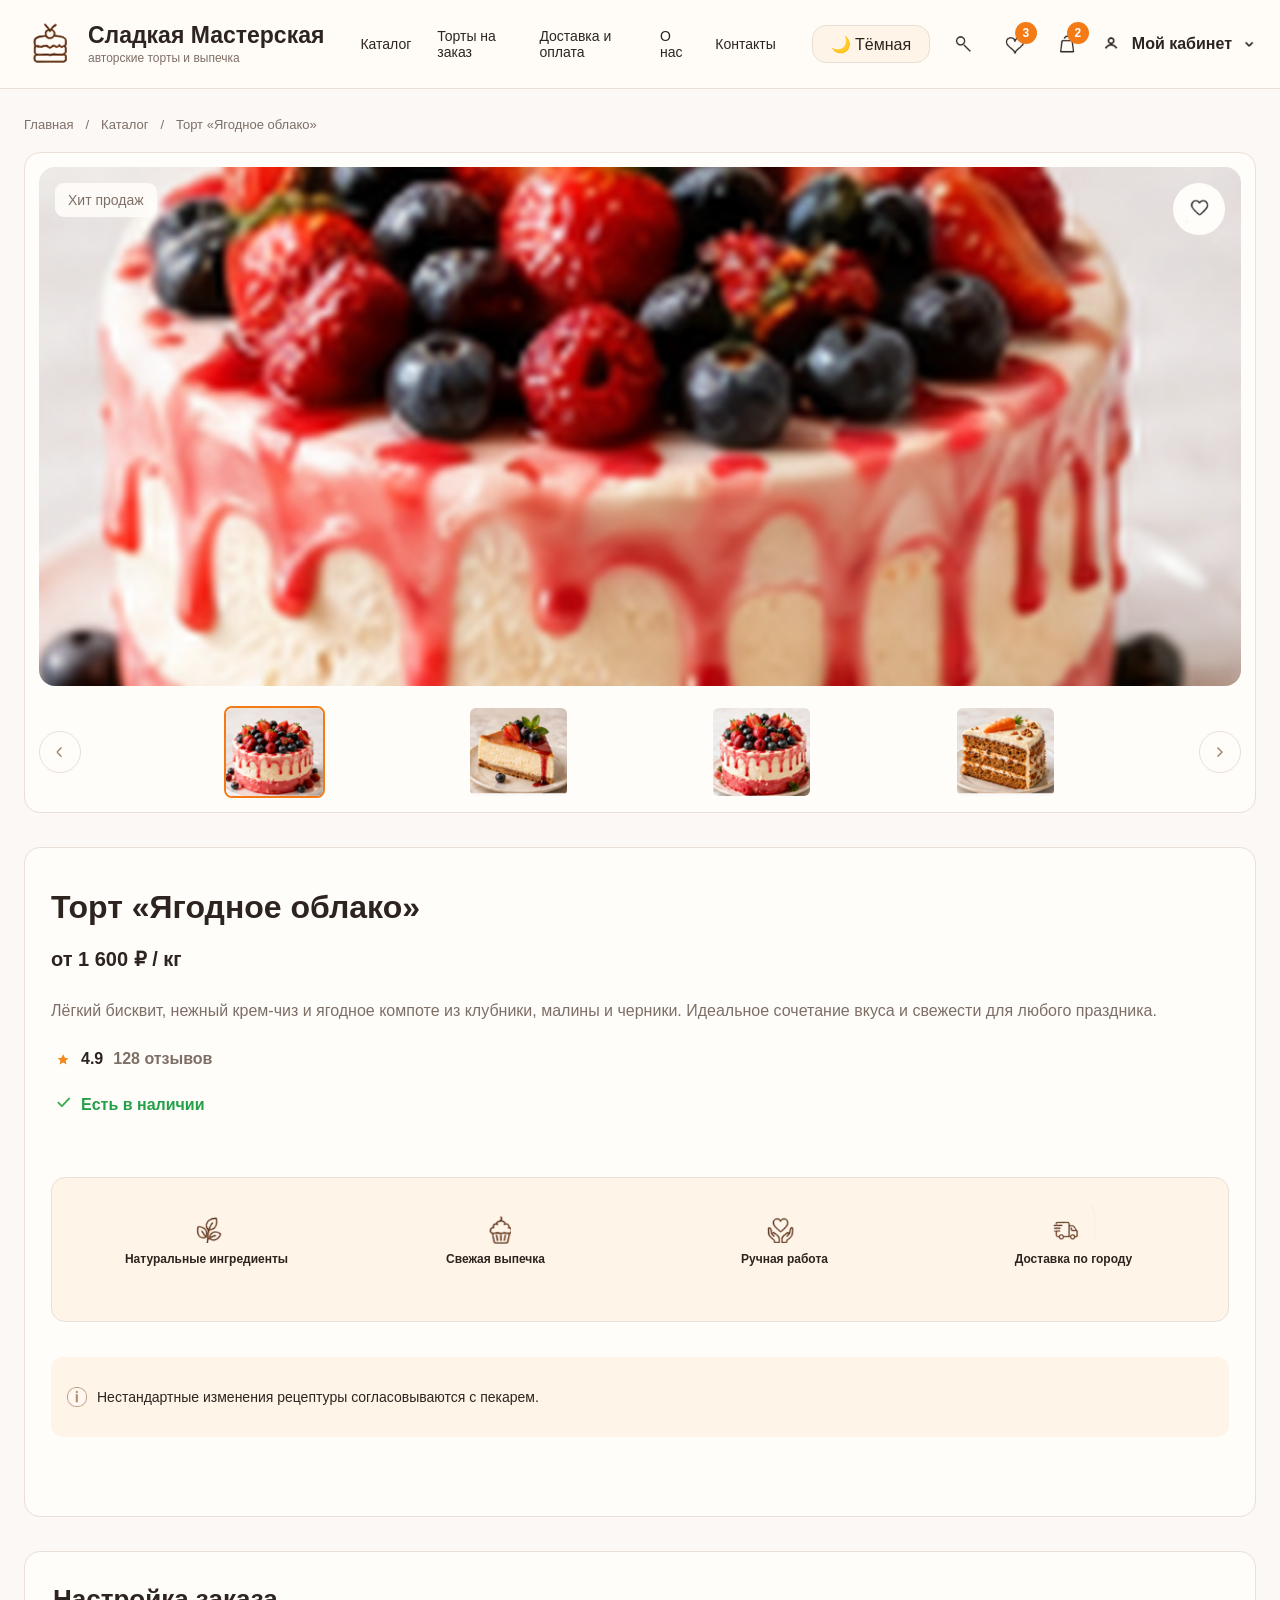
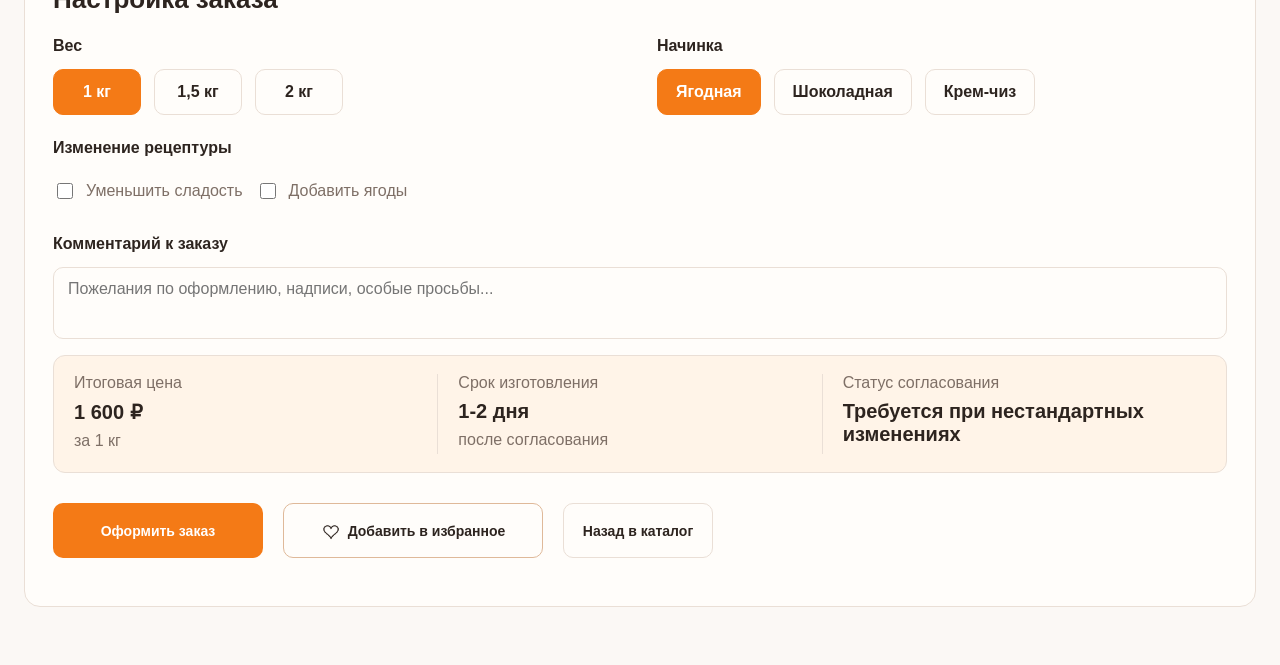
==== card.html @ 4700db5f "Add files via upload" ====
<!DOCTYPE html>
<html lang="ru">
<head>
  <meta charset="UTF-8">
  <meta name="viewport" content="width=device-width, initial-scale=1.0">
  <title>Торт «Ягодное облако» — Сладкая мастерская</title>
  <link rel="stylesheet" href="../styles/style.css">
  <script defer src="../script/script.js"></script>
</head>
<body>
  <header class="header">
    <div class="container header-inner">
      <a class="logo" href="catalog.html">
        <img class="logo-mark-img icon-dark" src="../media/иконки/логотип.png" alt="Логотип">
        <span>
          <span class="logo-title">Сладкая Мастерская</span>
          <span class="logo-subtitle">авторские торты и выпечка</span>
        </span>
      </a>
      <nav class="nav">
        <a href="catalog.html">Каталог</a>
        <a href="card.html">Торты на заказ</a>
        <a href="#">Доставка и оплата</a>
        <a href="#">О нас</a>
        <a href="#">Контакты</a>
      </nav>
      <div class="header-actions">
        <button class="theme-toggle" type="button">🌙 Тёмная</button>
        <button class="icon-button" type="button" aria-label="Поиск"><img class="icon-img icon-dark" src="../media/иконки/поиск.png" alt=""></button>
        <button class="icon-button" type="button" aria-label="Избранное"><img class="icon-img icon-dark" src="../media/иконки/сердце.png" alt=""><span class="badge">3</span></button>
        <button class="icon-button" type="button" aria-label="Корзина"><img class="icon-img icon-dark" src="../media/иконки/корзина.png" alt=""><span class="badge">2</span></button>
        <a class="cabinet" href="orders.html"><img class="cabinet-icon icon-dark" src="../media/иконки/пользователь.png" alt=""> Мой кабинет <img class="down-icon icon-dark" src="../media/иконки/стрелка-вниз.png" alt=""></a>
      </div>
    </div>
  </header>

  <main class="container">
    <div class="breadcrumbs">
      <span>Главная</span><span>/</span><span>Каталог</span><span>/</span><span>Торт «Ягодное облако»</span>
    </div>

    <section class="product-detail">
      <div class="gallery" data-slider>
        <div class="gallery-main">
          <img class="slider-image" src="../media/слайд-ягодное-облако-1.png" alt="Торт Ягодное облако">
          <span class="hit-label">Хит продаж</span>
          <button class="gallery-favorite" type="button" aria-label="Добавить в избранное"><img class="heart-card-icon icon-dark" src="../media/иконки/сердце-карточка.png" alt=""></button>
        </div>
        <div class="thumbs">
          <button class="arrow-btn slider-prev" type="button" aria-label="Предыдущее фото"><img class="arrow-icon icon-dark" src="../media/иконки/стрелка-влево.png" alt=""></button>
          <button class="thumb active" type="button" data-image="../media/слайд-ягодное-облако-1.png" data-alt="Торт Ягодное облако"><img src="../media/миниатюра-ягодное-облако-1.png" alt="Миниатюра торта"></button>
          <button class="thumb" type="button" data-image="../media/слайд-ягодное-облако-3.png" data-alt="Торт Ягодное облако в разрезе"><img src="../media/миниатюра-ягодное-облако-3.png" alt="Миниатюра торта"></button>
          <button class="thumb" type="button" data-image="../media/слайд-ягодное-облако-2.png" data-alt="Чизкейк Классический"><img src="../media/миниатюра-ягодное-облако-2.png" alt="Миниатюра десерта"></button>
          <button class="thumb" type="button" data-image="../media/слайд-ягодное-облако-4.png" data-alt="Торт Морковный"><img src="../media/миниатюра-ягодное-облако-4.png" alt="Миниатюра торта"></button>
          <button class="arrow-btn slider-next" type="button" aria-label="Следующее фото"><img class="arrow-icon icon-dark" src="../media/иконки/стрелка-вправо.png" alt=""></button>
        </div>
      </div>

      <article class="product-info">
        <h1>Торт «Ягодное облако»</h1>
        <h3>от 1 600 ₽ / кг</h3>
        <p class="muted">Лёгкий бисквит, нежный крем-чиз и ягодное компоте из клубники, малины и черники. Идеальное сочетание вкуса и свежести для любого праздника.</p>
        <div class="rating"><img class="inline-icon" src="../media/иконки/звезда.png" alt=""><span>4.9</span><span class="muted">128 отзывов</span></div>
        <div class="stock"><img class="inline-icon" src="../media/иконки/галочка.png" alt=""><span>Есть в наличии</span></div>
        <div class="features">
          <div class="feature"><img class="feature-icon-img icon-dark" src="../media/иконки/лист.png" alt="">Натуральные ингредиенты</div>
          <div class="feature"><img class="feature-icon-img icon-dark" src="../media/иконки/кекс.png" alt="">Свежая выпечка</div>
          <div class="feature"><img class="feature-icon-img icon-dark" src="../media/иконки/ручная-работа.png" alt="">Ручная работа</div>
          <div class="feature"><img class="feature-icon-img icon-dark" src="../media/иконки/доставка.png" alt="">Доставка по городу</div>
        </div>
        <div class="notice"><img class="notice-icon icon-dark" src="../media/иконки/информация.png" alt=""> Нестандартные изменения рецептуры согласовываются с пекарем.</div>
      </article>

      <aside class="order-settings">
        <h2>Настройка заказа</h2>
        <div class="settings-row">
        <div class="option-group">
          <span class="option-title">Вес</span>
          <div class="option-line">
            <button class="choice active" type="button">1 кг</button>
            <button class="choice" type="button">1,5 кг</button>
            <button class="choice" type="button">2 кг</button>
          </div>
        </div>
        <div class="option-group">
          <span class="option-title">Начинка</span>
          <div class="option-line">
            <button class="choice active" type="button">Ягодная</button>
            <button class="choice" type="button">Шоколадная</button>
            <button class="choice" type="button">Крем-чиз</button>
          </div>
        </div>
        </div>
        <div class="option-group">
          <span class="option-title">Изменение рецептуры</span>
          <div class="option-line">
            <label class="filter-line"><input type="checkbox"> Уменьшить сладость</label>
            <label class="filter-line"><input type="checkbox"> Добавить ягоды</label>
          </div>
        </div>
        <div class="option-group">
          <span class="option-title">Комментарий к заказу</span>
          <textarea placeholder="Пожелания по оформлению, надписи, особые просьбы..."></textarea>
        </div>
        <div class="order-summary">
          <div>
            <span class="muted">Итоговая цена</span>
            <strong>1 600 ₽</strong>
            <span class="muted">за 1 кг</span>
          </div>
          <div>
            <span class="muted">Срок изготовления</span>
            <strong>1-2 дня</strong>
            <span class="muted">после согласования</span>
          </div>
          <div>
            <span class="muted">Статус согласования</span>
            <strong>Требуется при нестандартных изменениях</strong>
          </div>
        </div>
        <div class="form-actions">
          <a class="button" href="order-agreement.html">Оформить заказ</a>
          <a class="outline-button" href="#"><img class="button-icon icon-dark" src="../media/иконки/сердце.png" alt=""> Добавить в избранное</a>
          <a class="ghost-button" href="catalog.html">Назад в каталог</a>
        </div>
      </aside>
    </section>
  </main>
</body>
</html>
---- styles/style.css ----
*{
  box-sizing: border-box;
}
:root{
  --bg: #fbf8f5;
  --surface: #fffdfa;
  --surface-2: #fff4e8;
  --text: #2d241f;
  --muted: #7e6f66;
  --line: #eadfd6;
  --accent: #f47a16;
  --accent-2: #ff8b25;
  --success: #24a148;
  --danger: #d93636;
  --blue: #2f80ed;
  --shadow: 0 12px 35px rgba(66, 43, 27, 0.12);
}
body.dark-theme{
  --bg: #17120f;
  --surface: #241b17;
  --surface-2: #33241b;
  --text: #f8eee6;
  --muted: #d0bdb0;
  --line: #44342d;
  --accent: #ff8b25;
  --accent-2: #ff9e43;
  --success: #6fdc8c;
  --danger: #ff7a7a;
  --blue: #82b9ff;
  --shadow: 0 12px 35px rgba(0, 0, 0, 0.35);
}
html{
  scroll-behavior: smooth;
}
body{
  margin: 0;
  min-height: 100vh;
  background: var(--bg);
  color: var(--text);
  font-family: Arial, Helvetica, sans-serif;
  font-size: 16px;
}
img{
  display: block;
  max-width: 100%;
}
a{
  color: inherit;
  text-decoration: none;
}
button, input, select, textarea{
  font: inherit;
}
button, a.button, .icon-button, .theme-toggle{
  cursor: pointer;
}
.container{
  width: min(100% - 48px, 1320px);
  margin: 0 auto;
}
.header{
  background: var(--surface);
  border-bottom: 1px solid var(--line);
}
.header-inner{
  min-height: 90px;
  display: flex;
  align-items: center;
  justify-content: space-between;
  gap: 28px;
}
.logo{
  display: flex;
  align-items: center;
  gap: 12px;
  min-width: 250px;
}
.logo-mark-img{
  width: 54px;
  height: 54px;
  object-fit: contain;
}
.logo-title{
  display: block;
  font-size: 21px;
  line-height: 1.1;
  font-weight: 800;
}
.logo-subtitle{
  display: block;
  margin-top: 2px;
  color: var(--muted);
  font-size: 12px;
}
.nav{
  display: flex;
  align-items: center;
  justify-content: center;
  gap: 30px;
  color: var(--text);
  font-size: 14px;
  flex: 1;
}
.nav a:hover, .cabinet:hover, .link:hover{
  color: var(--accent);
}
.header-actions{
  display: flex;
  align-items: center;
  justify-content: flex-end;
  gap: 14px;
  min-width: 250px;
}
.icon-button, .theme-toggle{
  border: 0;
  background: transparent;
  color: var(--text);
  position: relative;
  min-width: 34px;
  height: 34px;
  border-radius: 12px;
  display: flex;
  align-items: center;
  justify-content: center;
  font-size: 20px;
}
.theme-toggle{
  border: 1px solid var(--line);
  background: var(--surface-2);
  font-size: 16px;
  padding: 0 12px;
  gap: 7px;
}
.badge{
  position: absolute;
  top: 0;
  right: 0;
  width: 18px;
  height: 18px;
  border-radius: 50%;
  display: flex;
  align-items: center;
  justify-content: center;
  background: var(--accent);
  color: #fff;
  font-size: 11px;
  font-weight: 700;
}
.cabinet{
  display: flex;
  align-items: center;
  gap: 7px;
  font-weight: 700;
  font-size: 14px;
}
.breadcrumbs{
  display: flex;
  gap: 12px;
  color: var(--muted);
  font-size: 12px;
  padding: 22px 0 8px;
}
.page-title-row{
  display: flex;
  align-items: center;
  justify-content: space-between;
  gap: 20px;
  margin-bottom: 24px;
}
h1, h2, h3, p{
  margin-top: 0;
}
h1{
  font-size: 36px;
  line-height: 1.05;
  margin-bottom: 8px;
}
h2{
  font-size: 26px;
  line-height: 1.2;
}
h3{
  font-size: 18px;
  line-height: 1.2;
}
.muted{
  color: var(--muted);
}
.catalog-layout{
  display: flex;
  align-items: flex-start;
  gap: 34px;
  padding-bottom: 48px;
}
.sidebar, .card, .panel, .auth-card{
  background: var(--surface);
  border: 1px solid var(--line);
  border-radius: 16px;
  box-shadow: none;
}
.sidebar{
  width: 250px;
  padding: 20px;
}
.sidebar-top, .filter-line, .section-title-row, .order-top, .info-row, .status-line, .message-row, .option-line, .step-list, .actions-row, .pagination, .product-actions, .price-row, .thumbs, .gallery-arrows, .cards-line, .auth-links, .account-link, .order-row, .order-info, .order-meta, .order-right, .summary-row, .chat-input, .decision-line, .card-header{
  display: flex;
}
.sidebar-top, .section-title-row, .order-top, .status-line, .actions-row, .price-row, .card-header{
  align-items: center;
  justify-content: space-between;
  gap: 12px;
}
.sidebar h3{
  margin-bottom: 18px;
}
.reset{
  color: var(--accent);
  font-size: 14px;
  font-weight: 700;
}
.filter-block{
  padding: 16px 0;
  border-bottom: 1px solid var(--line);
}
.filter-block:last-child{
  border-bottom: 0;
  padding-bottom: 0;
}
.filter-title{
  display: block;
  margin-bottom: 12px;
  font-weight: 700;
}
.filter-line{
  align-items: center;
  gap: 10px;
  margin: 9px 0;
  color: var(--muted);
}
input[type="checkbox"]{
  width: 16px;
  height: 16px;
  accent-color: var(--accent);
}
select, input, textarea{
  width: 100%;
  border: 1px solid var(--line);
  border-radius: 10px;
  background: var(--surface);
  color: var(--text);
  padding: 12px 14px;
  outline: none;
}
textarea{
  resize: none;
  min-height: 78px;
}
.main-content{
  flex: 1;
  min-width: 0;
}
.catalog-tools{
  display: flex;
  align-items: center;
  gap: 22px;
  margin-bottom: 20px;
}
.search-field{
  flex: 1;
  position: relative;
}
.search-field input{
  height: 46px;
  padding-right: 44px;
}
.field-icon{
  position: absolute;
  right: 15px;
  top: 50%;
  transform: translateY(-50%);
  width: 22px;
  height: 22px;
  object-fit: contain;
}
.sort-select{
  width: 230px;
}
.product-list{
  display: flex;
  flex-wrap: wrap;
  gap: 22px;
}
.product-card{
  width: calc((100% - 66px) / 4);
  min-width: 210px;
  overflow: hidden;
  background: var(--surface);
  border: 1px solid var(--line);
  border-radius: 14px;
}
.product-card img{
  width: 100%;
  height: 185px;
  object-fit: cover;
}
.product-card-body{
  padding: 16px;
}
.product-card h3{
  margin-bottom: 10px;
  font-size: 17px;
}
.product-card p{
  margin-bottom: 14px;
}
.product-actions{
  align-items: center;
  gap: 10px;
}
.button, .ghost-button, .small-button, .outline-button{
  border-radius: 10px;
  border: 1px solid transparent;
  min-height: 40px;
  padding: 0 18px;
  display: inline-flex;
  align-items: center;
  justify-content: center;
  font-weight: 700;
  font-size: 14px;
}
.button{
  color: #fff;
  background: var(--accent);
}
.button:hover{
  background: var(--accent-2);
}
.ghost-button, .outline-button{
  color: var(--text);
  background: var(--surface);
  border-color: var(--line);
}
.outline-button{
  border-color: #dfb999;
}
.small-button{
  color: var(--accent);
  background: var(--surface);
  border-color: #f4c39f;
  min-height: 34px;
  padding: 0 14px;
  font-size: 12px;
}
.catalog-footer{
  margin-top: 26px;
  display: flex;
  align-items: center;
  justify-content: space-between;
  gap: 20px;
}
.pagination{
  gap: 10px;
  align-items: center;
}
.page-link{
  width: 38px;
  height: 38px;
  border-radius: 10px;
  border: 1px solid var(--line);
  background: var(--surface);
  display: flex;
  align-items: center;
  justify-content: center;
}
.page-link.active, .page-link:hover{
  border-color: var(--accent);
  color: var(--accent);
}
.product-detail{
  display: flex;
  align-items: flex-start;
  gap: 34px;
  padding: 18px 0 56px;
}
.gallery, .product-info, .order-settings{
  background: var(--surface);
  border: 1px solid var(--line);
  border-radius: 16px;
}
.gallery{
  width: 420px;
  padding: 12px;
}
.gallery-main{
  position: relative;
  border-radius: 12px;
  overflow: hidden;
}
.slider-image{
  width: 100%;
  height: 395px;
  object-fit: cover;
}
.hit-label{
  position: absolute;
  left: 0;
  bottom: 0;
  padding: 9px 13px;
  background: rgba(255, 253, 250, 0.88);
  color: var(--muted);
  font-size: 13px;
  border-top-right-radius: 12px;
}
.gallery-favorite{
  position: absolute;
  right: 18px;
  bottom: 18px;
  width: 46px;
  height: 46px;
  border-radius: 50%;
  border: 0;
  background: var(--surface);
  color: var(--muted);
  font-size: 24px;
}
.thumbs{
  align-items: center;
  gap: 9px;
  margin-top: 15px;
}
.thumb{
  width: 64px;
  height: 64px;
  padding: 0;
  border-radius: 8px;
  overflow: hidden;
  border: 2px solid transparent;
  background: transparent;
}
.thumb img{
  width: 100%;
  height: 100%;
  object-fit: cover;
}
.thumb.active{
  border-color: var(--accent);
}
.arrow-btn{
  width: 38px;
  height: 38px;
  border-radius: 50%;
  border: 1px solid var(--line);
  background: var(--surface);
  color: var(--muted);
  display: flex;
  align-items: center;
  justify-content: center;
}
.product-info{
  width: 340px;
  padding: 32px 28px;
}
.product-info h1{
  font-size: 31px;
}
.rating, .stock{
  display: flex;
  align-items: center;
  gap: 10px;
  margin: 22px 0;
  font-weight: 700;
}
.rating span:first-child{
  color: var(--accent);
}
.stock{
  color: var(--success);
}
.features{
  margin-top: 40px;
  padding: 18px 10px;
  background: var(--surface-2);
  border: 1px solid var(--line);
  border-radius: 14px;
  display: flex;
  justify-content: space-around;
  gap: 8px;
}
.feature{
  width: 25%;
  text-align: center;
  color: var(--text);
  font-size: 12px;
  font-weight: 700;
}
.feature-icon-img{
  display: block;
  width: 34px;
  height: 34px;
  object-fit: contain;
  margin: 0 auto 8px;
}
.notice{
  margin-top: 24px;
  padding: 16px;
  border-radius: 12px;
  background: var(--surface-2);
  color: var(--text);
  font-size: 14px;
}
.order-settings{
  flex: 1;
  padding: 26px;
}
.option-group{
  margin-top: 22px;
}
.option-title{
  display: block;
  margin-bottom: 12px;
  font-weight: 700;
}
.option-line{
  gap: 12px;
  flex-wrap: wrap;
}
.choice{
  min-width: 84px;
  min-height: 42px;
  padding: 0 18px;
  border-radius: 10px;
  border: 1px solid var(--line);
  background: var(--surface);
  color: var(--text);
  font-weight: 700;
}
.choice.active{
  background: var(--accent);
  border-color: var(--accent);
  color: #fff;
}
.order-summary{
  margin-top: 12px;
  padding: 18px;
  background: var(--surface-2);
  border: 1px solid var(--line);
  border-radius: 12px;
  display: flex;
  justify-content: space-between;
  gap: 20px;
}
.order-summary div{
  flex: 1;
  border-right: 1px solid var(--line);
}
.order-summary div:last-child{
  border-right: 0;
}
.order-summary strong{
  display: block;
  margin: 8px 0;
  font-size: 20px;
}
.form-actions{
  display: flex;
  align-items: center;
  gap: 16px;
  margin-top: 28px;
  flex-wrap: wrap;
}
.auth-page{
  min-height: 100vh;
  display: flex;
  align-items: center;
  justify-content: center;
  padding: 30px;
  background: #fefefe;
}
body.dark-theme.auth-page{
  background: var(--bg);
}
.auth-theme{
  position: fixed;
  top: 26px;
  right: 26px;
}
.auth-card{
  width: 460px;
  padding: 70px 66px 48px;
  box-shadow: var(--shadow);
}
.auth-card h1{
  font-size: 30px;
  text-align: center;
  margin-bottom: 52px;
}
.auth-card label{
  display: block;
  margin: 15px 0 8px;
  font-weight: 700;
}
.auth-card .button{
  width: 100%;
  margin-top: 22px;
}
.auth-links{
  margin-top: 20px;
  justify-content: center;
  flex-direction: column;
  align-items: center;
  gap: 2px;
  font-weight: 700;
}
.link{
  text-decoration: underline;
}
.orders-layout{
  display: flex;
  align-items: flex-start;
  gap: 56px;
  padding-bottom: 54px;
}
.account-menu{
  width: 150px;
  background: var(--surface);
  border: 1px solid var(--line);
  border-radius: 10px;
  padding: 14px;
}
.account-link{
  align-items: center;
  gap: 10px;
  min-height: 48px;
  padding: 0 12px;
  border-radius: 8px;
  color: var(--text);
  font-size: 13px;
  font-weight: 700;
}
.account-link.active{
  color: var(--accent);
  background: var(--surface-2);
}
.account-link.exit{
  margin-top: 80px;
}
.orders-panel{
  flex: 1;
  background: var(--surface);
  border: 1px solid var(--line);
  border-radius: 14px;
  overflow: hidden;
}
.order-row{
  align-items: stretch;
  padding: 14px 20px;
  border-bottom: 1px solid var(--line);
  gap: 20px;
}
.order-row:last-child{
  border-bottom: 0;
}
.order-row img{
  width: 132px;
  height: 82px;
  border-radius: 10px;
  object-fit: cover;
}
.order-info{
  flex: 1;
  min-width: 250px;
  flex-direction: column;
  justify-content: center;
  gap: 6px;
}
.order-info strong, .order-meta strong{
  display: block;
}
.order-info p, .order-meta p, .order-price p{
  margin: 0;
  color: var(--muted);
  font-size: 12px;
}
.order-meta{
  flex: 1.2;
  min-width: 230px;
  flex-direction: column;
  justify-content: center;
  gap: 10px;
  border-left: 1px solid var(--line);
  padding-left: 20px;
}
.order-price{
  width: 105px;
  display: flex;
  flex-direction: column;
  justify-content: center;
}
.order-right{
  width: 150px;
  flex-direction: column;
  align-items: stretch;
  justify-content: center;
  gap: 12px;
}
.status{
  min-height: 32px;
  padding: 0 12px;
  border-radius: 10px;
  display: flex;
  align-items: center;
  justify-content: center;
  font-weight: 700;
  font-size: 12px;
}
.status.orange{
  background: #fff0e4;
  color: var(--accent);
}
.status.blue{
  background: #e9f2ff;
  color: var(--blue);
}
.status.green{
  background: #e9f8e9;
  color: var(--success);
}
.status.gray{
  background: #eeeeee;
  color: #6b6b6b;
}
.status.red{
  background: #ffe4e6;
  color: var(--danger);
}
body.dark-theme .status.gray{
  background: #3b332e;
  color: var(--muted);
}
body.dark-theme .status.orange, body.dark-theme .status.blue, body.dark-theme .status.green, body.dark-theme .status.red{
  background: var(--surface-2);
}
.agreement-layout{
  display: flex;
  align-items: flex-start;
  gap: 26px;
  padding-bottom: 54px;
}
.agreement-card, .chat-card, .decision-card{
  background: var(--surface);
  border: 1px solid var(--line);
  border-radius: 16px;
  padding: 22px;
}
.agreement-card{
  width: 405px;
}
.agreement-product{
  display: flex;
  align-items: flex-start;
  gap: 22px;
  margin-bottom: 36px;
}
.agreement-product > img{
  width: 168px;
  height: 160px;
  border-radius: 10px;
  object-fit: cover;
}
.info-row{
  align-items: flex-start;
  gap: 12px;
  margin: 18px 0;
}
.step-box{
  margin-top: 32px;
  padding-top: 22px;
  border-top: 1px solid var(--line);
}
.step-list{
  justify-content: space-between;
  gap: 12px;
  margin-top: 22px;
}
.step{
  flex: 1;
  text-align: center;
  color: var(--muted);
  font-size: 12px;
}
.step-num{
  width: 32px;
  height: 32px;
  margin: 0 auto 8px;
  border: 1px solid #f6c09b;
  border-radius: 50%;
  display: flex;
  align-items: center;
  justify-content: center;
  color: var(--accent);
  background: var(--surface);
  font-weight: 800;
}
.step.active .step-num{
  background: var(--accent);
  color: #fff;
  border-color: var(--accent);
}
.step strong{
  display: block;
  color: var(--text);
}
.chat-card{
  flex: 1;
  min-width: 360px;
}
.message-row{
  align-items: flex-end;
  gap: 12px;
  margin: 10px 0;
}
.message{
  max-width: 75%;
  background: #f8f3ef;
  border: 1px solid var(--line);
  border-radius: 10px;
  padding: 10px 14px;
  color: var(--text);
}
body.dark-theme .message{
  background: #2f241f;
}
.message small{
  display: block;
  color: var(--muted);
  margin-bottom: 5px;
}
.message-time{
  color: var(--muted);
  font-size: 11px;
}
.chat-input{
  align-items: center;
  gap: 10px;
  margin-top: 12px;
  border: 1px solid #f2c19d;
  border-radius: 12px;
  padding: 6px 8px;
}
.chat-input input{
  border: 0;
  padding: 8px;
}
.send-btn{
  width: 34px;
  height: 34px;
  border: 0;
  border-radius: 50%;
  background: var(--accent);
  color: #fff;
}
.decision-card{
  width: 380px;
}
.decision-status{
  background: var(--surface-2);
  border-radius: 12px;
  padding: 16px;
  margin-bottom: 18px;
}
.decision-status strong{
  color: var(--accent);
  display: block;
  margin-top: 8px;
}
.decision-line, .summary-row{
  align-items: flex-start;
  justify-content: space-between;
  gap: 20px;
  padding: 15px 0;
  border-bottom: 1px solid var(--line);
}
.decision-line:last-child{
  border-bottom: 0;
}
.decision-actions{
  margin-top: 20px;
  display: flex;
  flex-direction: column;
  gap: 12px;
}
.wide-button{
  width: 100%;
}
@media (max-width: 1180px){
  .header-inner, .catalog-layout, .product-detail, .orders-layout, .agreement-layout{
    flex-wrap: wrap;
  }
  .nav{
    order: 3;
    width: 100%;
    justify-content: flex-start;
    flex-wrap: wrap;
  }
  .sidebar, .account-menu, .gallery, .product-info, .order-settings, .agreement-card, .decision-card{
    width: 100%;
  }
  .product-card{
    width: calc((100% - 44px) / 3);
  }
}
@media (max-width: 820px){
  .container{
    width: min(100% - 28px, 1320px);
  }
  h1{
    font-size: 30px;
  }
  .header-actions, .logo{
    min-width: 0;
  }
  .catalog-tools, .catalog-footer, .order-row, .order-summary, .page-title-row{
    flex-direction: column;
    align-items: stretch;
  }
  .sort-select, .order-price, .order-right, .order-row img{
    width: 100%;
  }
  .order-meta{
    border-left: 0;
    padding-left: 0;
  }
  .product-card{
    width: calc((100% - 22px) / 2);
  }
  .auth-card{
    width: 100%;
    padding: 42px 26px 32px;
  }
}
@media (max-width: 540px){
  .product-card{
    width: 100%;
  }
  .header-inner{
    gap: 16px;
  }
  .header-actions{
    flex-wrap: wrap;
    justify-content: flex-start;
  }
  .slider-image{
    height: 280px;
  }
  .features, .step-list, .agreement-product{
    flex-direction: column;
  }
  .feature{
    width: 100%;
  }
}
.icon-img, .cabinet-icon, .down-icon, .account-icon, .inline-icon, .button-icon, .info-icon, .notice-icon, .page-icon, .arrow-icon, .heart-card-icon, .send-icon, .step-icon{
  display: inline-block;
  object-fit: contain;
  width: auto;
}
.icon-img{
  width: 24px;
  height: 24px;
}
.cabinet-icon, .account-icon, .inline-icon, .button-icon, .info-icon, .notice-icon, .page-icon, .arrow-icon, .heart-card-icon, .send-icon, .step-icon{
  width: 20px;
  height: 20px;
}
.down-icon{
  width: 14px;
  height: 14px;
}
body.dark-theme .icon-dark{
  filter: brightness(0) invert(1);
}
.rating, .stock, .icon-line, .notice, .cabinet, .account-link, .button, .ghost-button, .outline-button, .small-button{
  align-items: center;
}
.notice{
  display: flex;
  gap: 10px;
}
.icon-line{
  display: flex;
  gap: 8px;
  margin-bottom: 8px;
}
.info-icon{
  margin-top: 2px;
}
.button-icon{
  margin-right: 7px;
}
.button-icon-light{
  filter: brightness(0) invert(1);
}
.page-icon{
  width: 16px;
  height: 16px;
}
.arrow-btn{
  padding: 0;
  cursor: pointer;
}
.arrow-icon{
  width: 18px;
  height: 18px;
}
.gallery-favorite{
  display: flex;
  align-items: center;
  justify-content: center;
}
.heart-card-icon{
  width: 26px;
  height: 26px;
}
.send-btn{
  display: flex;
  align-items: center;
  justify-content: center;
}
.send-icon{
  width: 18px;
  height: 18px;
}
.step-icon{
  width: 16px;
  height: 16px;
}
body.dark-theme .step-icon{
  filter: none;
}
.container{
  width: min(100% - 80px, 1748px);
}
.header{
  background: #fffcf8;
}
body.dark-theme .header{
  background: var(--surface);
}
.header-inner{
  min-height: 90px;
  gap: 36px;
}
.logo{
  min-width: 350px;
  gap: 0;
}
.logo-full{
  width: 340px;
  height: 70px;
  object-fit: contain;
}
.logo-mark-img{
  width: 63px;
  height: 66px;
}
.nav{
  gap: 38px;
  font-size: 16px;
}
.header-actions{
  min-width: 420px;
  gap: 22px;
}
.icon-button{
  min-width: 38px;
  height: 38px;
}
.icon-img{
  width: 30px;
  height: 30px;
}
.cabinet{
  gap: 10px;
  font-size: 16px;
}
.cabinet-icon{
  width: 26px;
  height: 26px;
}
.down-icon{
  width: 16px;
  height: 16px;
}
.badge{
  top: -5px;
  right: -5px;
  width: 22px;
  height: 22px;
  font-size: 12px;
}
.theme-toggle{
  min-width: 118px;
  height: 38px;
  border-radius: 14px;
  font-size: 16px;
}
.breadcrumbs{
  padding: 28px 0 20px;
  font-size: 13px;
}
.catalog-title-row{
  align-items: center;
  margin-bottom: 26px;
}
.catalog-title-row h1{
  width: 360px;
  margin: 0;
  font-size: 40px;
}
.catalog-title-row .catalog-tools{
  flex: 1;
  margin: 0;
  display: flex;
  justify-content: space-between;
  gap: 28px;
}
.catalog-title-row .search-field{
  flex: 1;
  max-width: 740px;
}
.search-field input, .sort-select{
  height: 56px;
  border-radius: 12px;
  font-size: 16px;
}
.sort-select{
  width: 300px;
}
.catalog-layout{
  gap: 48px;
}
.sidebar{
  width: 330px;
  padding: 24px;
  border-radius: 12px;
}
.sidebar h3{
  font-size: 20px;
}
.product-list{
  gap: 26px 22px;
}
.product-card{
  width: 314px;
  min-width: 314px;
  border-radius: 10px;
}
.product-card img{
  height: auto;
  aspect-ratio: 314 / 245;
  object-fit: cover;
}
.product-card-body{
  min-height: 140px;
  padding: 18px 18px 16px;
}
.product-card h3{
  min-height: 42px;
  margin-bottom: 8px;
  font-size: 18px;
}
.product-card p{
  font-size: 16px;
}
.product-actions{
  gap: 14px;
}
.product-actions .ghost-button{
  min-width: 144px;
}
.product-actions .button{
  min-width: 118px;
}
.catalog-footer{
  margin-top: 28px;
  max-width: 1326px;
}
.product-detail{
  gap: 34px;
  padding: 0 0 58px;
}
.gallery{
  width: 580px;
  padding: 14px;
  border-radius: 16px;
}
.gallery-main{
  border-radius: 16px;
}
.slider-image{
  height: 519px;
  object-fit: cover;
}
.hit-label{
  padding: 12px 14px;
  font-size: 14px;
}
.gallery-favorite{
  right: 26px;
  bottom: 26px;
  width: 52px;
  height: 52px;
}
.thumbs{
  margin-top: 20px;
  gap: 11px;
  justify-content: space-between;
}
.thumb{
  width: 101px;
  height: 92px;
  border-radius: 8px;
}
.arrow-btn{
  width: 42px;
  height: 42px;
}
.product-info{
  width: 445px;
  min-height: 670px;
  padding: 43px 26px 24px;
}
.product-info h1{
  font-size: 32px;
  margin-bottom: 22px;
}
.product-info h3{
  font-size: 20px;
  margin-bottom: 28px;
}
.product-info p{
  line-height: 1.55;
}
.rating, .stock{
  margin: 26px 0;
}
.features{
  margin-top: 62px;
  padding: 24px 14px;
  min-height: 145px;
}
.feature-icon-img{
  width: 42px;
  height: 42px;
}
.notice{
  margin-top: 35px;
  min-height: 80px;
}
.order-settings{
  min-width: 650px;
  min-height: 656px;
  padding: 32px 28px;
  border-radius: 16px;
}
.order-settings h2{
  margin-bottom: 22px;
  font-size: 26px;
}
.settings-row{
  display: flex;
  align-items: flex-start;
  gap: 34px;
}
.settings-row .option-group{
  flex: 1;
  margin-top: 0;
}
.option-group{
  margin-top: 24px;
}
.option-title{
  margin-bottom: 14px;
}
.option-line{
  gap: 13px;
}
.choice{
  min-width: 88px;
  min-height: 46px;
  border-radius: 10px;
}
textarea{
  min-height: 72px;
}
.order-summary{
  margin-top: 12px;
  min-height: 118px;
  padding: 18px 20px;
}
.form-actions{
  margin-top: 30px;
  gap: 20px;
  flex-wrap: nowrap;
}
.form-actions .button{
  min-width: 210px;
  min-height: 55px;
}
.form-actions .outline-button{
  min-width: 260px;
  min-height: 55px;
}
.form-actions .ghost-button{
  min-width: 150px;
  min-height: 55px;
}
.orders-layout{
  gap: 82px;
}
.account-menu{
  width: 230px;
  min-height: 260px;
  padding: 18px;
}
.order-row{
  padding: 18px 26px;
  gap: 24px;
}
.order-row img{
  width: 170px;
  height: 115px;
}
.order-info{
  min-width: 280px;
}
.order-meta{
  min-width: 330px;
}
.order-right{
  width: 220px;
}
.status{
  min-height: 42px;
}
.agreement-layout{
  gap: 26px;
}
.agreement-card{
  width: 590px;
  min-height: 800px;
  padding: 24px;
}
.chat-card{
  flex: 1;
  min-width: 560px;
  padding: 24px;
}
.decision-card{
  width: 560px;
  padding: 24px;
}
.agreement-product > img{
  width: 245px;
  height: 245px;
}
.message{
  font-size: 16px;
  line-height: 1.45;
}
.decision-actions .button, .decision-actions .ghost-button{
  min-height: 54px;
}
@media (max-width: 1500px){
  .container{
    width: min(100% - 48px, 1320px);
  }
  .header-actions{
    min-width: 300px;
    gap: 14px;
  }
  .logo{
    min-width: 270px;
  }
  .logo-full{
    width: 270px;
  }
  .nav{
    gap: 26px;
    font-size: 14px;
  }
  .catalog-title-row h1{
    width: 300px;
  }
  .product-card{
    width: calc((100% - 66px) / 4);
    min-width: 210px;
  }
  .product-detail, .agreement-layout{
    flex-wrap: wrap;
  }
  .gallery, .product-info, .order-settings, .agreement-card, .chat-card, .decision-card{
    width: 100%;
  }
  .order-settings{
    min-width: 0;
  }
  .form-actions{
    flex-wrap: wrap;
  }
}
@media (max-width: 1180px){
  .settings-row, .catalog-title-row{
    flex-direction: column;
    align-items: stretch;
  }
  .catalog-title-row h1, .sort-select{
    width: auto;
  }
  .catalog-title-row .search-field, .catalog-title-row .catalog-tools{
    max-width: none;
    width: 100%;
  }
  .catalog-layout{
    gap: 30px;
  }
}
@media (max-width: 820px){
  .container{
    width: min(100% - 28px, 1320px);
  }
  .logo-full{
    width: 245px;
    height: 58px;
  }
  .product-card{
    width: calc((100% - 22px) / 2);
    min-width: 0;
  }
  .slider-image{
    height: 360px;
  }
  .thumb{
    width: 70px;
    height: 64px;
  }
  .order-row img{
    width: 100%;
    height: 180px;
  }
}
@media (min-width: 1501px){
  main.container{
    width: min(100% - 72px, 1848px);
  }
}
.gallery-main .hit-label, .gallery-main .gallery-favorite{
  display: none;
}
.logo{
  min-width: 310px;
  gap: 12px;
}
.logo-mark-img{
  width: 52px;
  height: 52px;
  object-fit: contain;
}
.logo-title{
  display: block;
  font-size: 23px;
  line-height: 1.05;
  font-weight: 800;
}
.logo-subtitle{
  display: block;
  margin-top: 3px;
  color: var(--muted);
  font-size: 12px;
}
.header-inner{
  min-height: 88px;
}
.header-actions{
  min-width: 390px;
  gap: 14px;
}
.icon-img{
  width: 24px;
  height: 24px;
}
.cabinet-icon{
  width: 22px;
  height: 22px;
}
.down-icon{
  width: 14px;
  height: 14px;
}
.badge{
  top: -3px;
  right: -3px;
}
.gallery-main .hit-label{
  display: block;
}
.gallery-main .gallery-favorite{
  display: flex;
}
.slider-image, .product-card img, .order-row img, .agreement-product > img{
  object-fit: cover;
  object-position: center;
}
.slider-image{
  background: #fff;
}
.hit-label{
  left: 16px;
  top: 16px;
  bottom: auto;
  border-radius: 9px;
  padding: 9px 13px;
}
.gallery-favorite{
  top: 16px;
  right: 16px;
  bottom: auto;
}
.thumb img{
  object-fit: cover;
  object-position: center;
}
.product-card img{
  display: block;
}
@media (max-width: 1500px){
  .logo{
    min-width: 285px;
  }
  .header-actions{
    min-width: 320px;
  }
}
@media (max-width: 820px){
  .logo{
    min-width: 0;
  }
  .logo-title{
    font-size: 20px;
  }
  .logo-subtitle{
    font-size: 11px;
  }
}
.agreement-product .inline-icon{
  width: 20px;
  height: 20px;
  object-fit: contain;
}
.agreement-product > img{
  width: 245px;
}
@media (max-width: 760px){
  .agreement-product > img{
    width: 100%;
    height: auto;
  }
}
.gallery-favorite{
  overflow: hidden;
}
.gallery-favorite .heart-card-icon{
  width: 26px;
  height: 26px;
  max-width: none;
  object-fit: contain;
}
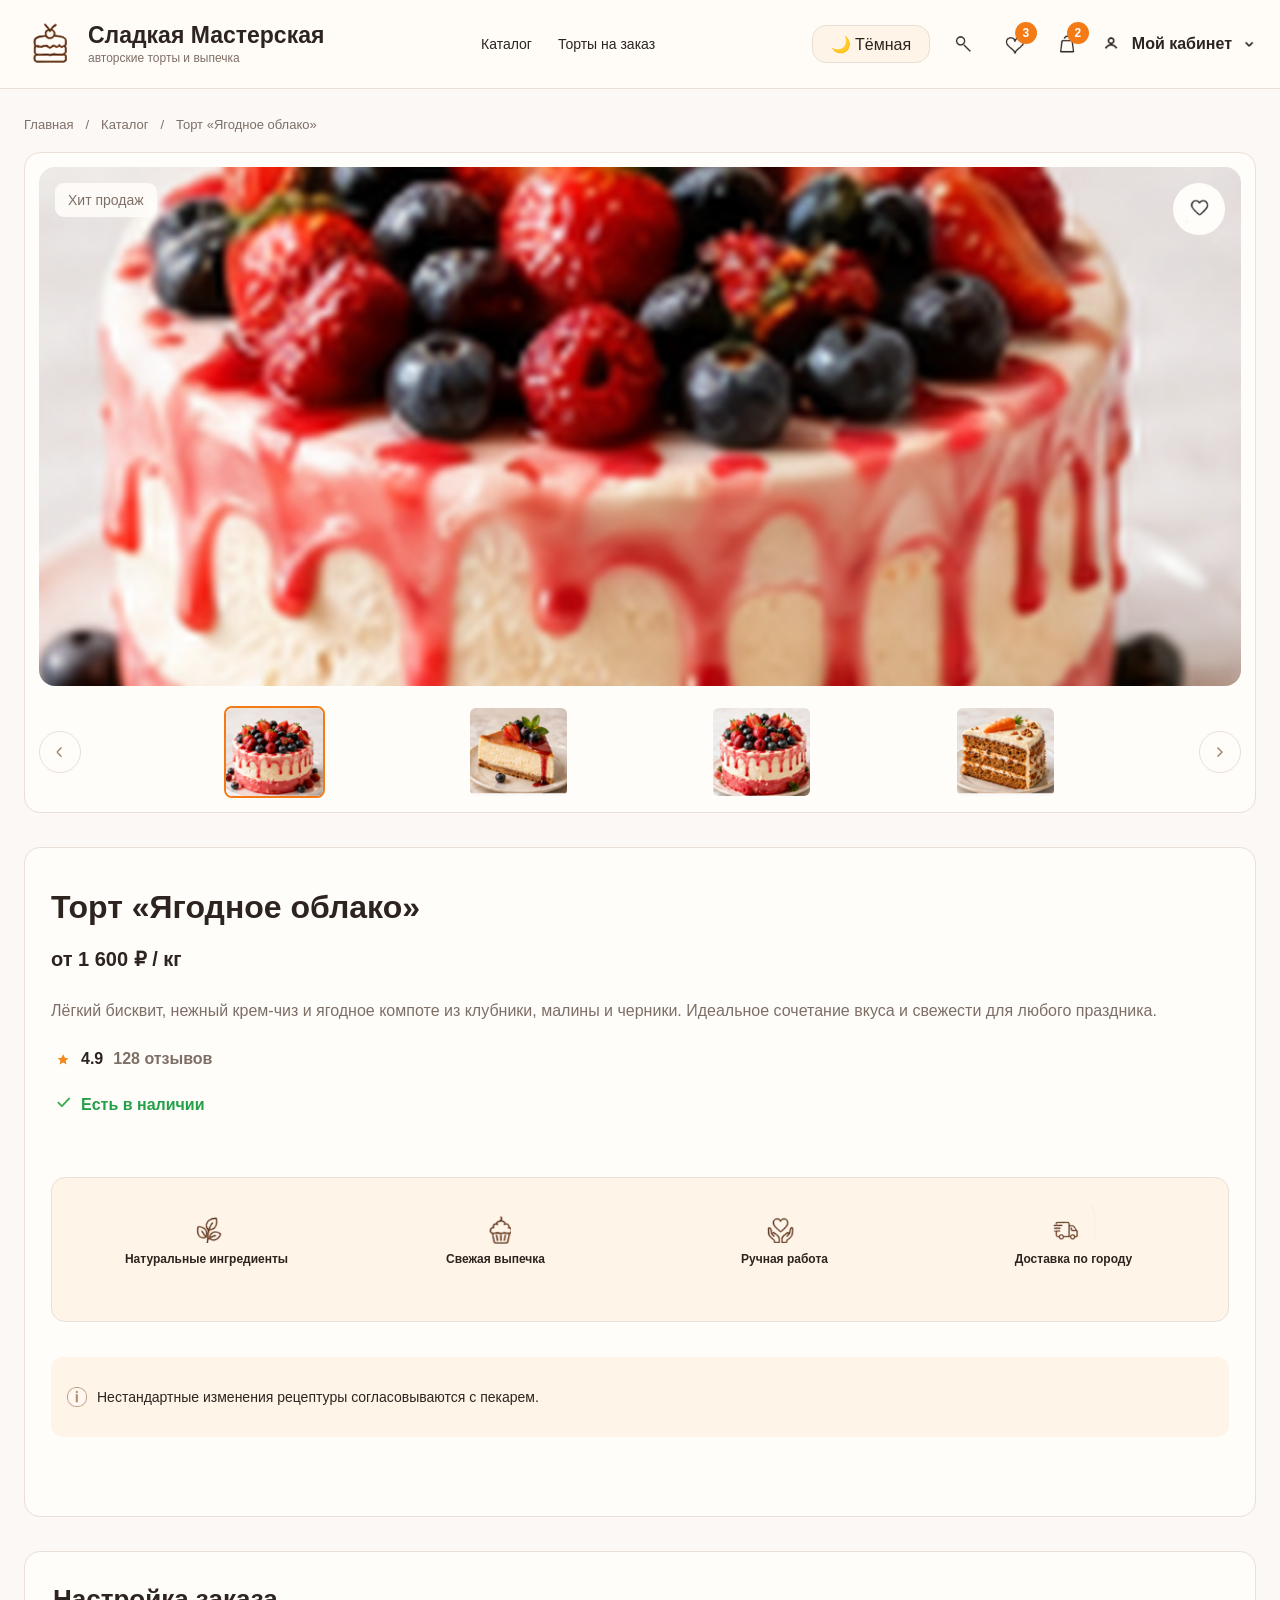
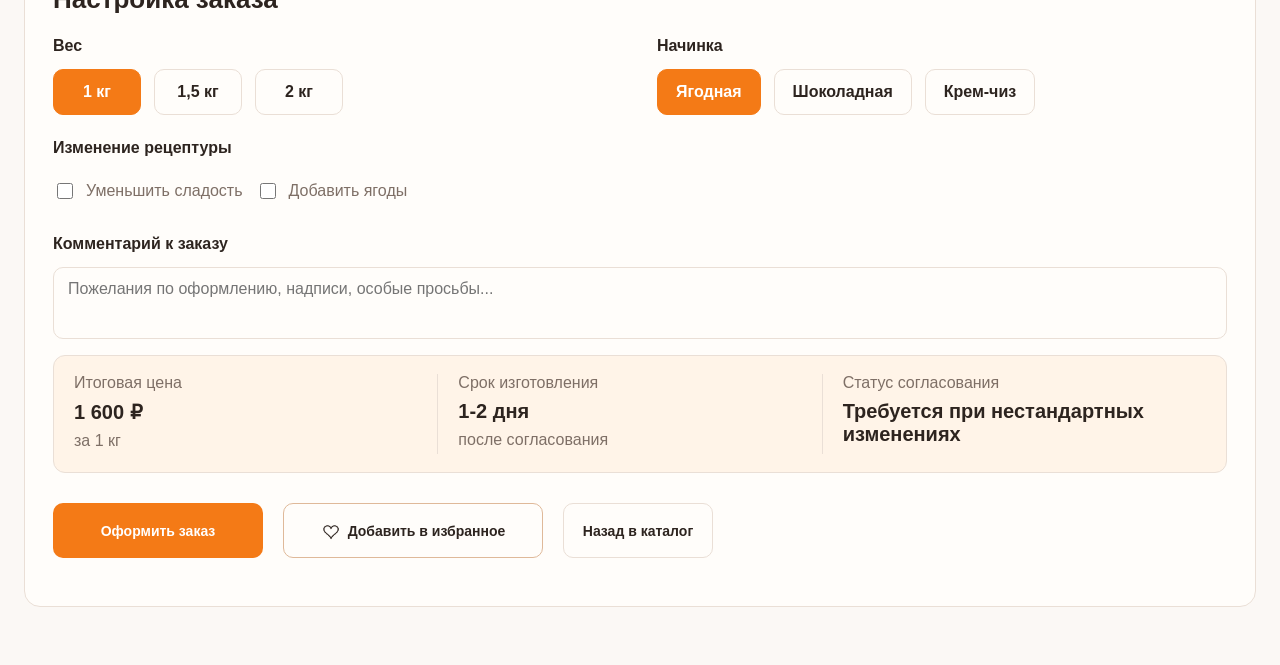
==== commit c7d44daf: "Add files via upload" ====
--- a/card.html
+++ b/card.html
@@ -4,32 +4,32 @@
   <meta charset="UTF-8">
   <meta name="viewport" content="width=device-width, initial-scale=1.0">
   <title>Торт «Ягодное облако» — Сладкая мастерская</title>
-  <link rel="stylesheet" href="../styles/style.css">
-  <script defer src="../script/script.js"></script>
+  <link rel="stylesheet" href="styles/style.css">
+  <script defer src="script/script.js"></script>
 </head>
 <body>
   <header class="header">
     <div class="container header-inner">
-      <a class="logo" href="catalog.html">
-        <img class="logo-mark-img icon-dark" src="../media/иконки/логотип.png" alt="Логотип">
+      <a class="logo" href="index.html">
+        <img class="logo-mark-img icon-dark" src="media/иконки/логотип.png" alt="Логотип">
         <span>
           <span class="logo-title">Сладкая Мастерская</span>
           <span class="logo-subtitle">авторские торты и выпечка</span>
         </span>
       </a>
-      <nav class="nav">
-        <a href="catalog.html">Каталог</a>
+      <button class="menu-toggle" type="button" aria-label="Открыть меню" aria-expanded="false" aria-controls="site-navigation">
+        <span></span><span></span><span></span>
+      </button>
+      <nav class="nav" id="site-navigation">
+        <a href="index.html">Каталог</a>
         <a href="card.html">Торты на заказ</a>
-        <a href="#">Доставка и оплата</a>
-        <a href="#">О нас</a>
-        <a href="#">Контакты</a>
       </nav>
       <div class="header-actions">
         <button class="theme-toggle" type="button">🌙 Тёмная</button>
-        <button class="icon-button" type="button" aria-label="Поиск"><img class="icon-img icon-dark" src="../media/иконки/поиск.png" alt=""></button>
-        <button class="icon-button" type="button" aria-label="Избранное"><img class="icon-img icon-dark" src="../media/иконки/сердце.png" alt=""><span class="badge">3</span></button>
-        <button class="icon-button" type="button" aria-label="Корзина"><img class="icon-img icon-dark" src="../media/иконки/корзина.png" alt=""><span class="badge">2</span></button>
-        <a class="cabinet" href="orders.html"><img class="cabinet-icon icon-dark" src="../media/иконки/пользователь.png" alt=""> Мой кабинет <img class="down-icon icon-dark" src="../media/иконки/стрелка-вниз.png" alt=""></a>
+        <button class="icon-button" type="button" aria-label="Поиск"><img class="icon-img icon-dark" src="media/иконки/поиск.png" alt=""></button>
+        <button class="icon-button" type="button" aria-label="Избранное"><img class="icon-img icon-dark" src="media/иконки/сердце.png" alt=""><span class="badge">3</span></button>
+        <button class="icon-button" type="button" aria-label="Корзина"><img class="icon-img icon-dark" src="media/иконки/корзина.png" alt=""><span class="badge">2</span></button>
+        <a class="cabinet" href="orders.html"><img class="cabinet-icon icon-dark" src="media/иконки/пользователь.png" alt=""> Мой кабинет <img class="down-icon icon-dark" src="media/иконки/стрелка-вниз.png" alt=""></a>
       </div>
     </div>
   </header>
@@ -42,17 +42,17 @@
     <section class="product-detail">
       <div class="gallery" data-slider>
         <div class="gallery-main">
-          <img class="slider-image" src="../media/слайд-ягодное-облако-1.png" alt="Торт Ягодное облако">
+          <img class="slider-image" src="media/слайд-ягодное-облако-1.png" alt="Торт Ягодное облако">
           <span class="hit-label">Хит продаж</span>
-          <button class="gallery-favorite" type="button" aria-label="Добавить в избранное"><img class="heart-card-icon icon-dark" src="../media/иконки/сердце-карточка.png" alt=""></button>
+          <button class="gallery-favorite" type="button" aria-label="Добавить в избранное"><img class="heart-card-icon icon-dark" src="media/иконки/сердце-карточка.png" alt=""></button>
         </div>
         <div class="thumbs">
-          <button class="arrow-btn slider-prev" type="button" aria-label="Предыдущее фото"><img class="arrow-icon icon-dark" src="../media/иконки/стрелка-влево.png" alt=""></button>
-          <button class="thumb active" type="button" data-image="../media/слайд-ягодное-облако-1.png" data-alt="Торт Ягодное облако"><img src="../media/миниатюра-ягодное-облако-1.png" alt="Миниатюра торта"></button>
-          <button class="thumb" type="button" data-image="../media/слайд-ягодное-облако-3.png" data-alt="Торт Ягодное облако в разрезе"><img src="../media/миниатюра-ягодное-облако-3.png" alt="Миниатюра торта"></button>
-          <button class="thumb" type="button" data-image="../media/слайд-ягодное-облако-2.png" data-alt="Чизкейк Классический"><img src="../media/миниатюра-ягодное-облако-2.png" alt="Миниатюра десерта"></button>
-          <button class="thumb" type="button" data-image="../media/слайд-ягодное-облако-4.png" data-alt="Торт Морковный"><img src="../media/миниатюра-ягодное-облако-4.png" alt="Миниатюра торта"></button>
-          <button class="arrow-btn slider-next" type="button" aria-label="Следующее фото"><img class="arrow-icon icon-dark" src="../media/иконки/стрелка-вправо.png" alt=""></button>
+          <button class="arrow-btn slider-prev" type="button" aria-label="Предыдущее фото"><img class="arrow-icon icon-dark" src="media/иконки/стрелка-влево.png" alt=""></button>
+          <button class="thumb active" type="button" data-image="media/слайд-ягодное-облако-1.png" data-alt="Торт Ягодное облако"><img src="media/миниатюра-ягодное-облако-1.png" alt="Миниатюра торта"></button>
+          <button class="thumb" type="button" data-image="media/слайд-ягодное-облако-3.png" data-alt="Торт Ягодное облако в разрезе"><img src="media/миниатюра-ягодное-облако-3.png" alt="Миниатюра торта"></button>
+          <button class="thumb" type="button" data-image="media/слайд-ягодное-облако-2.png" data-alt="Чизкейк Классический"><img src="media/миниатюра-ягодное-облако-2.png" alt="Миниатюра десерта"></button>
+          <button class="thumb" type="button" data-image="media/слайд-ягодное-облако-4.png" data-alt="Торт Морковный"><img src="media/миниатюра-ягодное-облако-4.png" alt="Миниатюра торта"></button>
+          <button class="arrow-btn slider-next" type="button" aria-label="Следующее фото"><img class="arrow-icon icon-dark" src="media/иконки/стрелка-вправо.png" alt=""></button>
         </div>
       </div>
 
@@ -60,15 +60,15 @@
         <h1>Торт «Ягодное облако»</h1>
         <h3>от 1 600 ₽ / кг</h3>
         <p class="muted">Лёгкий бисквит, нежный крем-чиз и ягодное компоте из клубники, малины и черники. Идеальное сочетание вкуса и свежести для любого праздника.</p>
-        <div class="rating"><img class="inline-icon" src="../media/иконки/звезда.png" alt=""><span>4.9</span><span class="muted">128 отзывов</span></div>
-        <div class="stock"><img class="inline-icon" src="../media/иконки/галочка.png" alt=""><span>Есть в наличии</span></div>
+        <div class="rating"><img class="inline-icon" src="media/иконки/звезда.png" alt=""><span>4.9</span><span class="muted">128 отзывов</span></div>
+        <div class="stock"><img class="inline-icon" src="media/иконки/галочка.png" alt=""><span>Есть в наличии</span></div>
         <div class="features">
-          <div class="feature"><img class="feature-icon-img icon-dark" src="../media/иконки/лист.png" alt="">Натуральные ингредиенты</div>
-          <div class="feature"><img class="feature-icon-img icon-dark" src="../media/иконки/кекс.png" alt="">Свежая выпечка</div>
-          <div class="feature"><img class="feature-icon-img icon-dark" src="../media/иконки/ручная-работа.png" alt="">Ручная работа</div>
-          <div class="feature"><img class="feature-icon-img icon-dark" src="../media/иконки/доставка.png" alt="">Доставка по городу</div>
+          <div class="feature"><img class="feature-icon-img icon-dark" src="media/иконки/лист.png" alt="">Натуральные ингредиенты</div>
+          <div class="feature"><img class="feature-icon-img icon-dark" src="media/иконки/кекс.png" alt="">Свежая выпечка</div>
+          <div class="feature"><img class="feature-icon-img icon-dark" src="media/иконки/ручная-работа.png" alt="">Ручная работа</div>
+          <div class="feature"><img class="feature-icon-img icon-dark" src="media/иконки/доставка.png" alt="">Доставка по городу</div>
         </div>
-        <div class="notice"><img class="notice-icon icon-dark" src="../media/иконки/информация.png" alt=""> Нестандартные изменения рецептуры согласовываются с пекарем.</div>
+        <div class="notice"><img class="notice-icon icon-dark" src="media/иконки/информация.png" alt=""> Нестандартные изменения рецептуры согласовываются с пекарем.</div>
       </article>
 
       <aside class="order-settings">
@@ -120,8 +120,8 @@
         </div>
         <div class="form-actions">
           <a class="button" href="order-agreement.html">Оформить заказ</a>
-          <a class="outline-button" href="#"><img class="button-icon icon-dark" src="../media/иконки/сердце.png" alt=""> Добавить в избранное</a>
-          <a class="ghost-button" href="catalog.html">Назад в каталог</a>
+          <a class="outline-button" href="#"><img class="button-icon icon-dark" src="media/иконки/сердце.png" alt=""> Добавить в избранное</a>
+          <a class="ghost-button" href="index.html">Назад в каталог</a>
         </div>
       </aside>
     </section>
--- a/styles/style.css
+++ b/styles/style.css
@@ -217,6 +217,27 @@
   color: var(--accent);
   font-size: 14px;
   font-weight: 700;
+  padding: 0;
+  border: 0;
+  background: transparent;
+  cursor: pointer;
+  font-family: inherit;
+}
+.reset:hover,
+.reset:focus-visible{
+  text-decoration: underline;
+}
+.product-card.is-hidden{
+  display: none;
+}
+.catalog-empty{
+  margin: 26px 0;
+  padding: 20px;
+  border: 1px dashed var(--line);
+  border-radius: 14px;
+  background: var(--surface);
+  color: var(--muted);
+  text-align: center;
 }
 .filter-block{
   padding: 16px 0;
@@ -1575,3 +1596,606 @@
   max-width: none;
   object-fit: contain;
 }
+
+
+/* Responsive refinements: mobile-first fixes and interaction states. */
+html, body{
+  overflow-x: hidden;
+}
+:focus-visible{
+  outline: 3px solid var(--accent);
+  outline-offset: 3px;
+}
+.menu-toggle{
+  display: none;
+  width: 44px;
+  height: 44px;
+  padding: 9px;
+  border: 1px solid var(--line);
+  border-radius: 12px;
+  background: var(--surface-2);
+  flex-direction: column;
+  align-items: center;
+  justify-content: center;
+  gap: 5px;
+}
+.menu-toggle span{
+  display: block;
+  width: 20px;
+  height: 2px;
+  border-radius: 2px;
+  background: currentColor;
+  transition: transform .2s ease, opacity .2s ease;
+}
+.header-inner.nav-open .menu-toggle span:nth-child(1){
+  transform: translateY(7px) rotate(45deg);
+}
+.header-inner.nav-open .menu-toggle span:nth-child(2){
+  opacity: 0;
+}
+.header-inner.nav-open .menu-toggle span:nth-child(3){
+  transform: translateY(-7px) rotate(-45deg);
+}
+
+@media (max-width: 1500px){
+  .product-card{
+    width: calc((100% - 44px) / 3);
+  }
+}
+
+@media (max-width: 1180px){
+  .header-inner{
+    position: relative;
+    min-height: 76px;
+    flex-wrap: nowrap;
+    gap: 14px;
+  }
+  .logo{
+    flex: 1 1 auto;
+    min-width: 0;
+  }
+  .header-actions{
+    min-width: 0;
+    gap: 8px;
+  }
+  .menu-toggle{
+    display: inline-flex;
+    flex: 0 0 auto;
+    order: 3;
+  }
+  .nav{
+    display: none;
+    order: 4;
+    flex: 0 0 100%;
+    width: 100%;
+    margin: 0;
+    padding: 8px 0 2px;
+    border-top: 1px solid var(--line);
+    flex-direction: column;
+    align-items: stretch;
+    gap: 0;
+  }
+  .header-inner.nav-open{
+    flex-wrap: wrap;
+  }
+  .header-inner.nav-open .nav{
+    display: flex;
+  }
+  .nav a{
+    display: block;
+    padding: 12px 4px;
+    font-size: 16px;
+  }
+  .catalog-layout,
+  .product-detail,
+  .orders-layout,
+  .agreement-layout{
+    gap: 24px;
+  }
+  .gallery,
+  .product-info,
+  .order-settings,
+  .agreement-card,
+  .chat-card,
+  .decision-card{
+    min-width: 0;
+  }
+  .gallery,
+  .product-info,
+  .order-settings,
+  .agreement-card,
+  .chat-card,
+  .decision-card{
+    width: 100%;
+  }
+  .order-settings{
+    min-height: 0;
+  }
+  .product-info{
+    min-height: 0;
+  }
+}
+
+@media (max-width: 820px){
+  body{
+    font-size: 15px;
+  }
+  .container,
+  main.container{
+    width: min(100% - 28px, 1320px);
+  }
+  h1{
+    font-size: clamp(28px, 7vw, 34px);
+    line-height: 1.12;
+  }
+  h2{
+    font-size: clamp(22px, 6vw, 28px);
+  }
+  .breadcrumbs{
+    overflow-x: auto;
+    white-space: nowrap;
+    padding-top: 18px;
+    padding-bottom: 14px;
+  }
+  .page-title-row,
+  .catalog-title-row,
+  .catalog-title-row .catalog-tools,
+  .catalog-tools,
+  .catalog-footer,
+  .settings-row{
+    flex-direction: column;
+    align-items: stretch;
+  }
+  .catalog-title-row h1,
+  .catalog-title-row .search-field,
+  .sort-select{
+    width: 100%;
+    max-width: none;
+  }
+  .catalog-title-row .catalog-tools{
+    gap: 12px;
+  }
+  .search-field input,
+  .sort-select{
+    height: 48px;
+  }
+  .sidebar{
+    width: 100%;
+  }
+  .product-list{
+    gap: 16px;
+  }
+  .product-card{
+    width: calc((100% - 16px) / 2);
+    min-width: 0;
+  }
+  .product-card img{
+    height: auto;
+    aspect-ratio: 4 / 3;
+  }
+  .product-card-body{
+    min-height: 0;
+    padding: 14px;
+  }
+  .product-card h3{
+    min-height: 0;
+    font-size: 16px;
+  }
+  .product-card p{
+    font-size: 14px;
+  }
+  .product-actions{
+    gap: 8px;
+  }
+  .product-actions .button,
+  .product-actions .ghost-button{
+    flex: 1;
+    min-width: 0;
+    padding: 0 9px;
+  }
+  .pagination{
+    justify-content: center;
+    flex-wrap: wrap;
+  }
+  .catalog-footer > .muted{
+    text-align: center;
+  }
+  .gallery{
+    padding: 10px;
+  }
+  .slider-image{
+    height: auto;
+    aspect-ratio: 1 / 1;
+  }
+  .product-info{
+    padding: 24px 20px;
+  }
+  .product-info h1{
+    font-size: clamp(27px, 7vw, 32px);
+    margin-bottom: 14px;
+  }
+  .product-info h3{
+    margin-bottom: 18px;
+  }
+  .features{
+    margin-top: 26px;
+    padding: 16px 10px;
+  }
+  .feature-icon-img{
+    width: 34px;
+    height: 34px;
+  }
+  .notice{
+    margin-top: 18px;
+  }
+  .order-settings{
+    padding: 22px 18px;
+  }
+  .settings-row .option-group{
+    width: 100%;
+  }
+  .choice{
+    min-height: 42px;
+    padding: 0 14px;
+  }
+  .order-summary{
+    flex-direction: column;
+    gap: 0;
+    padding: 8px 16px;
+  }
+  .order-summary div{
+    width: 100%;
+    padding: 12px 0;
+    border-right: 0;
+    border-bottom: 1px solid var(--line);
+  }
+  .order-summary div:last-child{
+    border-bottom: 0;
+  }
+  .order-summary strong{
+    margin: 5px 0;
+  }
+  .form-actions{
+    align-items: stretch;
+    gap: 10px;
+  }
+  .form-actions .button,
+  .form-actions .outline-button,
+  .form-actions .ghost-button{
+    width: 100%;
+    min-width: 0;
+    min-height: 48px;
+  }
+  .orders-layout{
+    flex-direction: column;
+  }
+  .account-menu{
+    width: 100%;
+    min-height: 0;
+    display: flex;
+    gap: 6px;
+    overflow-x: auto;
+    padding: 8px;
+  }
+  .account-link{
+    flex: 0 0 auto;
+    min-height: 42px;
+    white-space: nowrap;
+  }
+  .account-link.exit{
+    margin-top: 0;
+  }
+  .order-row{
+    flex-direction: column;
+    align-items: stretch;
+    gap: 14px;
+    padding: 16px;
+  }
+  .order-row img{
+    width: 100%;
+    height: auto;
+    aspect-ratio: 16 / 9;
+  }
+  .order-info,
+  .order-meta,
+  .order-price,
+  .order-right{
+    width: 100%;
+    min-width: 0;
+  }
+  .order-meta{
+    border-left: 0;
+    border-top: 1px solid var(--line);
+    padding: 14px 0 0;
+  }
+  .order-right{
+    flex-direction: row;
+    flex-wrap: wrap;
+    align-items: center;
+  }
+  .order-right .status{
+    width: auto;
+    min-width: 110px;
+  }
+  .order-right .small-button,
+  .order-right .ghost-button{
+    flex: 1;
+  }
+  .agreement-layout{
+    flex-direction: column;
+  }
+  .agreement-card,
+  .chat-card,
+  .decision-card{
+    padding: 18px;
+  }
+  .agreement-product{
+    gap: 16px;
+  }
+  .agreement-product > img{
+    width: min(100%, 330px);
+    height: auto;
+  }
+  .chat-card{
+    min-width: 0;
+  }
+  .auth-page{
+    padding: 20px 14px;
+    align-items: flex-start;
+  }
+  .auth-card{
+    width: 100%;
+    margin-top: 76px;
+    padding: 36px 22px 28px;
+  }
+  .auth-card h1{
+    font-size: 26px;
+    margin-bottom: 34px;
+  }
+  .auth-theme{
+    top: 14px;
+    right: 14px;
+  }
+}
+
+@media (max-width: 560px){
+  .header-inner{
+    min-height: 0;
+    padding: 12px 0;
+    display: grid;
+    grid-template-columns: minmax(0, 1fr) auto;
+    gap: 10px 12px;
+  }
+  .logo{
+    grid-column: 1;
+    width: 100%;
+  }
+  .logo-mark-img{
+    width: 42px;
+    height: 42px;
+  }
+  .logo-title{
+    font-size: 17px;
+  }
+  .logo-subtitle{
+    font-size: 10px;
+  }
+  .menu-toggle{
+    grid-column: 2;
+    grid-row: 1;
+    order: initial;
+  }
+  .header-actions{
+    grid-column: 1 / -1;
+    grid-row: 2;
+    width: 100%;
+    justify-content: space-between;
+    gap: 6px;
+    order: initial;
+  }
+  .header-actions .theme-toggle{
+    width: 40px;
+    min-width: 40px;
+    height: 40px;
+    padding: 0;
+    font-size: 0;
+  }
+  .header-actions .theme-toggle::before{
+    content: '◐';
+    font-size: 23px;
+    line-height: 1;
+  }
+  .header-actions .icon-button{
+    width: 40px;
+    min-width: 40px;
+    height: 40px;
+  }
+  .header-actions .cabinet{
+    display: none;
+  }
+  .nav{
+    grid-column: 1 / -1;
+    grid-row: 3;
+    order: initial;
+  }
+  .header-inner.nav-open{
+    display: grid;
+  }
+  .breadcrumbs{
+    gap: 8px;
+    font-size: 11px;
+  }
+  .page-title-row{
+    margin-bottom: 18px;
+  }
+  .product-card{
+    width: 100%;
+  }
+  .product-card img{
+    aspect-ratio: 16 / 10;
+  }
+  .product-card-body{
+    padding: 16px;
+  }
+  .product-card h3{
+    font-size: 18px;
+  }
+  .catalog-footer{
+    gap: 14px;
+  }
+  .gallery{
+    border-radius: 12px;
+  }
+  .thumbs{
+    gap: 6px;
+    justify-content: space-between;
+  }
+  .thumb{
+    flex: 1;
+    width: auto;
+    height: auto;
+    min-width: 0;
+    aspect-ratio: 1 / 1;
+  }
+  .thumbs .arrow-btn{
+    display: none;
+  }
+  .hit-label{
+    top: 10px;
+    left: 10px;
+    padding: 7px 9px;
+    font-size: 12px;
+  }
+  .gallery-favorite{
+    top: 10px;
+    right: 10px;
+    width: 42px;
+    height: 42px;
+  }
+  .features{
+    display: grid;
+    grid-template-columns: repeat(2, minmax(0, 1fr));
+    gap: 16px 8px;
+  }
+  .feature{
+    width: auto;
+  }
+  .notice{
+    font-size: 13px;
+  }
+  .option-line{
+    gap: 8px;
+  }
+  .choice{
+    flex: 1 1 110px;
+  }
+  .form-actions{
+    margin-top: 20px;
+  }
+  .order-right{
+    align-items: stretch;
+    flex-direction: column;
+  }
+  .order-right .status,
+  .order-right .small-button,
+  .order-right .ghost-button{
+    width: 100%;
+  }
+  .agreement-product{
+    flex-direction: column;
+    margin-bottom: 24px;
+  }
+  .agreement-product > img{
+    width: 100%;
+  }
+  .step-list{
+    flex-direction: row;
+    align-items: flex-start;
+    gap: 4px;
+  }
+  .step{
+    min-width: 0;
+    font-size: 10px;
+  }
+  .step-num{
+    width: 28px;
+    height: 28px;
+  }
+  .message{
+    max-width: 88%;
+  }
+  .message-row{
+    gap: 6px;
+  }
+  .decision-line{
+    flex-direction: column;
+    gap: 6px;
+  }
+  .auth-card{
+    margin-top: 64px;
+    padding: 28px 18px 24px;
+  }
+}
+
+@media (max-width: 360px){
+  .container,
+  main.container{
+    width: min(100% - 20px, 1320px);
+  }
+  .header-inner{
+    padding-left: 2px;
+    padding-right: 2px;
+  }
+  .logo-title{
+    font-size: 16px;
+  }
+  .header-actions .theme-toggle,
+  .header-actions .icon-button{
+    width: 38px;
+    min-width: 38px;
+    height: 38px;
+  }
+  .page-link{
+    width: 34px;
+    height: 34px;
+  }
+}
+
+/* Keep the header compact on narrow phones and small tablets. */
+@media (min-width: 561px) and (max-width: 700px){
+  .header-inner{
+    min-height: 0;
+    padding: 12px 0;
+    display: grid;
+    grid-template-columns: minmax(0, 1fr) auto;
+    gap: 10px 12px;
+  }
+  .header-inner.nav-open{
+    display: grid;
+  }
+  .logo{
+    grid-column: 1;
+    width: 100%;
+  }
+  .menu-toggle{
+    grid-column: 2;
+    grid-row: 1;
+    order: initial;
+  }
+  .header-actions{
+    grid-column: 1 / -1;
+    grid-row: 2;
+    width: 100%;
+    justify-content: space-between;
+    gap: 8px;
+    order: initial;
+  }
+  .header-actions .cabinet{
+    display: none;
+  }
+  .nav{
+    grid-column: 1 / -1;
+    grid-row: 3;
+    order: initial;
+  }
+}
